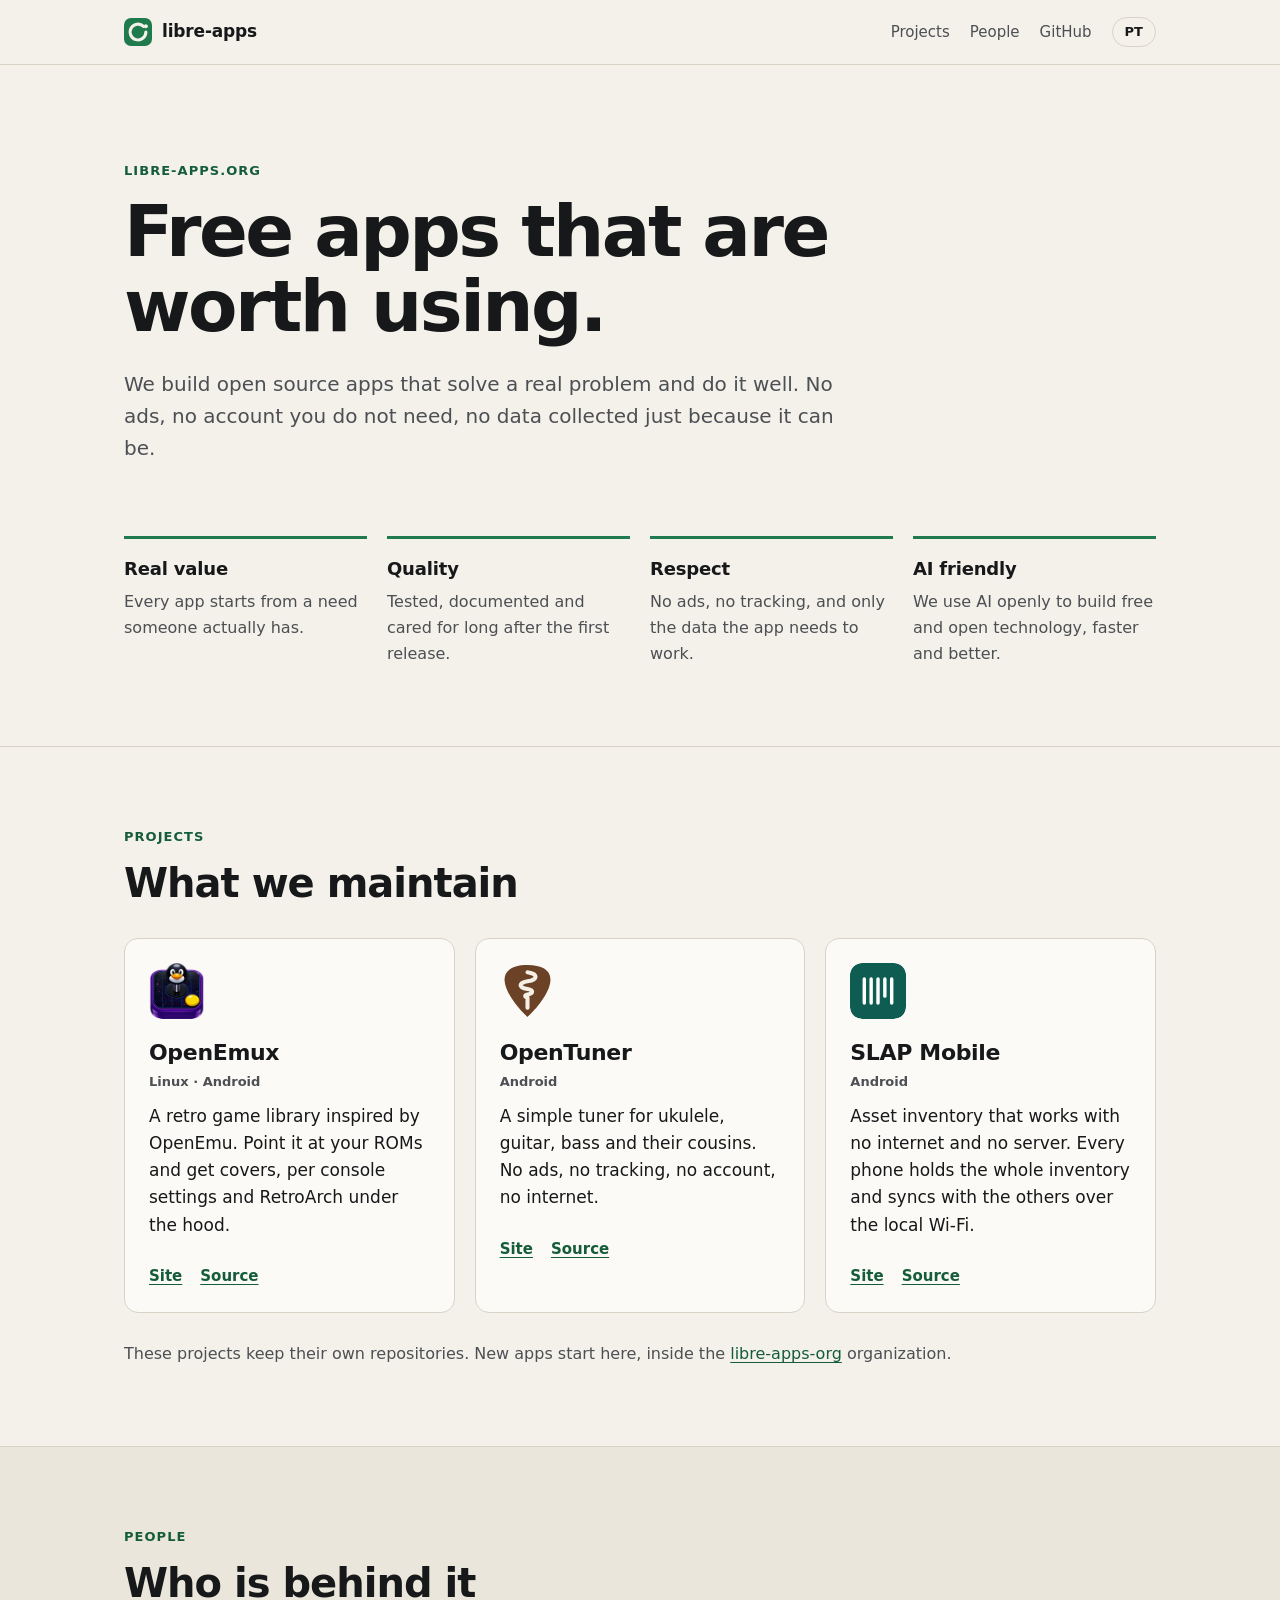
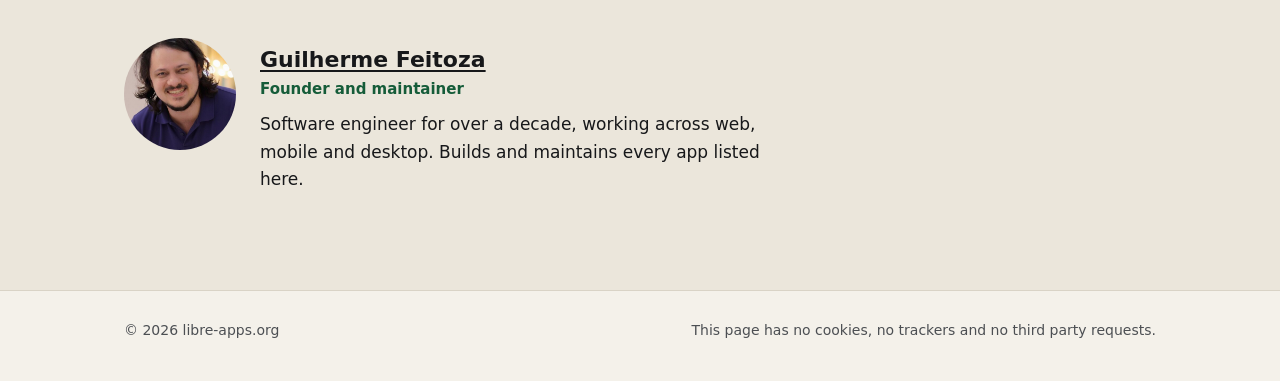
==== index.html @ c97937f5 "Site of libre-apps.org Co-Authored-By: Claude Opus 5.5 <noreply@anthropic.com>" ====
<!doctype html>
<html lang="en" data-lang="en">
<head>
<meta charset="utf-8">
<meta name="viewport" content="width=device-width, initial-scale=1">
<title>libre-apps</title>
<meta name="description" content="Free and open source apps that deliver real value, built with care, with no ads and no unnecessary data collection.">
<meta name="theme-color" content="#f4f1ea" media="(prefers-color-scheme: light)">
<meta name="theme-color" content="#121412" media="(prefers-color-scheme: dark)">
<meta property="og:title" content="libre-apps">
<meta property="og:description" content="Free and open source apps that deliver real value, built with care, with no ads and no unnecessary data collection.">
<meta property="og:url" content="https://libre-apps.org/">
<meta property="og:type" content="website">
<link rel="canonical" href="https://libre-apps.org/">
<link rel="icon" href="assets/img/mark.svg" type="image/svg+xml">
<link rel="stylesheet" href="assets/css/site.css?v=1">
<script>
  // Pick the language before the first paint: saved choice, then ?lang=, then the browser.
  (function () {
    var lang = null;
    try { lang = new URLSearchParams(location.search).get("lang"); } catch (e) {}
    if (!lang) { try { lang = localStorage.getItem("lang"); } catch (e) {} }
    if (!lang) { lang = (navigator.language || "en").toLowerCase().indexOf("pt") === 0 ? "pt" : "en"; }
    if (lang !== "pt") { lang = "en"; }
    document.documentElement.setAttribute("data-lang", lang);
    document.documentElement.setAttribute("lang", lang === "pt" ? "pt-BR" : "en");
  })();
</script>
</head>
<body>

<header class="top">
  <div class="wrap top__inner">
    <a class="brand" href="#" aria-label="libre-apps">
      <img src="assets/img/mark.svg" alt="" width="28" height="28">
      <span>libre-apps</span>
    </a>
    <nav class="top__nav">
      <a href="#projects"><span lang="en">Projects</span><span lang="pt">Projetos</span></a>
      <a href="#people"><span lang="en">People</span><span lang="pt">Pessoas</span></a>
      <a href="https://github.com/libre-apps-org" target="_blank" rel="noopener">GitHub</a>
      <button class="lang" type="button" id="lang-toggle" aria-label="Switch language">
        <span lang="en">PT</span><span lang="pt">EN</span>
      </button>
    </nav>
  </div>
</header>

<main>

<section class="hero">
  <div class="wrap">
    <p class="eyebrow">libre-apps.org</p>
    <h1>
      <span lang="en">Free apps that are worth using.</span>
      <span lang="pt">Apps livres que valem a pena usar.</span>
    </h1>
    <p class="lead" lang="en">We build open source apps that solve a real problem and do it well. No ads, no account you do not need, no data collected just because it can be.</p>
    <p class="lead" lang="pt">Fazemos apps de código aberto que resolvem um problema de verdade, e resolvem bem. Sem publicidade, sem conta que você não precisa e sem coletar dado só porque dá.</p>
  </div>
</section>

<section class="principles" aria-label="Principles">
  <div class="wrap">
    <ul class="grid grid--4">
      <li class="principle">
        <h2><span lang="en">Real value</span><span lang="pt">Valor de verdade</span></h2>
        <p lang="en">Every app starts from a need someone actually has.</p>
        <p lang="pt">Todo app nasce de uma necessidade que alguém tem de fato.</p>
      </li>
      <li class="principle">
        <h2><span lang="en">Quality</span><span lang="pt">Qualidade</span></h2>
        <p lang="en">Tested, documented and cared for long after the first release.</p>
        <p lang="pt">Testado, documentado e cuidado muito depois da primeira versão.</p>
      </li>
      <li class="principle">
        <h2><span lang="en">Respect</span><span lang="pt">Respeito</span></h2>
        <p lang="en">No ads, no tracking, and only the data the app needs to work.</p>
        <p lang="pt">Sem anúncio, sem rastreamento e só o dado que o app precisa para funcionar.</p>
      </li>
      <li class="principle">
        <h2><span lang="en">AI friendly</span><span lang="pt">Amigos da IA</span></h2>
        <p lang="en">We use AI openly to build free and open technology, faster and better.</p>
        <p lang="pt">Usamos IA abertamente para construir tecnologia livre e gratuita, mais rápido e melhor.</p>
      </li>
    </ul>
  </div>
</section>

<section id="projects" class="section">
  <div class="wrap">
    <p class="eyebrow"><span lang="en">Projects</span><span lang="pt">Projetos</span></p>
    <h2 class="section__title">
      <span lang="en">What we maintain</span>
      <span lang="pt">O que mantemos</span>
    </h2>

    <ul class="grid grid--3 projects">
      <li class="project">
        <img class="project__icon" src="assets/img/openemux.png" alt="" width="56" height="56">
        <h3>OpenEmux</h3>
        <p class="project__tags">Linux · Android</p>
        <p lang="en">A retro game library inspired by OpenEmu. Point it at your ROMs and get covers, per console settings and RetroArch under the hood.</p>
        <p lang="pt">Uma biblioteca de jogos retrô inspirada no OpenEmu. Aponte para as suas ROMs e ganhe capas, ajustes por console e o RetroArch por baixo.</p>
        <p class="project__links">
          <a href="https://guilhermefeitosa66.github.io/OpenEmux/" target="_blank" rel="noopener">Site</a>
          <a href="https://github.com/guilhermefeitosa66/OpenEmux" target="_blank" rel="noopener"><span lang="en">Source</span><span lang="pt">Código</span></a>
        </p>
      </li>
      <li class="project">
        <img class="project__icon" src="assets/img/open-tuner.svg" alt="" width="56" height="56">
        <h3>OpenTuner</h3>
        <p class="project__tags">Android</p>
        <p lang="en">A simple tuner for ukulele, guitar, bass and their cousins. No ads, no tracking, no account, no internet.</p>
        <p lang="pt">Um afinador simples para ukulele, violão, baixo e parentes. Sem anúncio, sem rastreamento, sem conta e sem internet.</p>
        <p class="project__links">
          <a href="https://guilhermefeitosa66.github.io/open-tuner/" target="_blank" rel="noopener">Site</a>
          <a href="https://github.com/guilhermefeitosa66/open-tuner" target="_blank" rel="noopener"><span lang="en">Source</span><span lang="pt">Código</span></a>
        </p>
      </li>
      <li class="project">
        <img class="project__icon" src="assets/img/slap-mobile.svg" alt="" width="56" height="56">
        <h3>SLAP Mobile</h3>
        <p class="project__tags">Android</p>
        <p lang="en">Asset inventory that works with no internet and no server. Every phone holds the whole inventory and syncs with the others over the local Wi-Fi.</p>
        <p lang="pt">Inventário patrimonial que funciona sem internet e sem servidor. Cada celular carrega o inventário inteiro e sincroniza com os outros pelo Wi-Fi local.</p>
        <p class="project__links">
          <a href="https://guilhermefeitosa66.github.io/slap-mobile/" target="_blank" rel="noopener">Site</a>
          <a href="https://github.com/guilhermefeitosa66/slap-mobile" target="_blank" rel="noopener"><span lang="en">Source</span><span lang="pt">Código</span></a>
        </p>
      </li>
    </ul>

    <p class="note" lang="en">These projects keep their own repositories. New apps start here, inside the <a href="https://github.com/libre-apps-org" target="_blank" rel="noopener">libre-apps-org</a> organization.</p>
    <p class="note" lang="pt">Esses projetos seguem nos repositórios deles. Os próximos apps já nascem aqui, dentro da organização <a href="https://github.com/libre-apps-org" target="_blank" rel="noopener">libre-apps-org</a>.</p>
  </div>
</section>

<section id="people" class="section section--alt">
  <div class="wrap">
    <p class="eyebrow"><span lang="en">People</span><span lang="pt">Pessoas</span></p>
    <h2 class="section__title">
      <span lang="en">Who is behind it</span>
      <span lang="pt">Quem está por trás</span>
    </h2>
    <div class="person">
      <img class="person__photo" src="assets/img/guilherme.jpg" alt="Guilherme Feitoza" width="112" height="112" loading="lazy">
      <div>
        <h3 class="person__name">
          <a href="https://guilhermefeitosa66.github.io/profile/" target="_blank" rel="noopener">Guilherme Feitoza</a>
        </h3>
        <p class="person__role"><span lang="en">Founder and maintainer</span><span lang="pt">Fundador e mantenedor</span></p>
        <p lang="en">Software engineer for over a decade, working across web, mobile and desktop. Builds and maintains every app listed here.</p>
        <p lang="pt">Engenheiro de software há mais de uma década, entre web, mobile e desktop. Cria e mantém todos os apps desta página.</p>
      </div>
    </div>
  </div>
</section>

</main>

<footer class="foot">
  <div class="wrap foot__inner">
    <p>© <span id="year">2026</span> libre-apps.org</p>
    <p lang="en">This page has no cookies, no trackers and no third party requests.</p>
    <p lang="pt">Esta página não tem cookies, rastreadores nem requisições a terceiros.</p>
  </div>
</footer>

<script>
  document.getElementById("year").textContent = new Date().getFullYear();
  document.getElementById("lang-toggle").addEventListener("click", function () {
    var root = document.documentElement;
    var next = root.getAttribute("data-lang") === "pt" ? "en" : "pt";
    root.setAttribute("data-lang", next);
    root.setAttribute("lang", next === "pt" ? "pt-BR" : "en");
    try { localStorage.setItem("lang", next); } catch (e) {}
  });
</script>
</body>
</html>
---- assets/css/site.css ----
/* libre-apps.org: one static page, no build, no third party requests. */

:root {
  --paper: #f4f1ea;
  --paper-2: #ebe6db;
  --card: #fbfaf6;
  --ink: #17181a;
  --ink-2: #4c4f53;
  --line: #d9d3c6;
  --accent: #1f7a4d;
  --accent-ink: #155c39;
  --radius: 14px;
  color-scheme: light;
}

@media (prefers-color-scheme: dark) {
  :root {
    --paper: #121412;
    --paper-2: #181b18;
    --card: #1c201c;
    --ink: #ecebe6;
    --ink-2: #a9aca6;
    --line: #2d322d;
    --accent: #5cc48d;
    --accent-ink: #7fd6a6;
    color-scheme: dark;
  }
}

/* Only the chosen language shows. The html element carries its own lang, so scope to body. */
html[data-lang="en"] body [lang="pt"],
html[data-lang="pt"] body [lang="en"] { display: none !important; }

* { box-sizing: border-box; }

html { scroll-behavior: smooth; }

body {
  margin: 0;
  background: var(--paper);
  color: var(--ink);
  font: 17px/1.6 system-ui, -apple-system, "Segoe UI", Roboto, Ubuntu, Cantarell, "Noto Sans", sans-serif;
  -webkit-font-smoothing: antialiased;
}

a { color: var(--accent-ink); text-underline-offset: 3px; }
a:hover { color: var(--accent); }

.wrap { max-width: 1080px; margin: 0 auto; padding: 0 24px; }

/* Top bar */
.top {
  position: sticky; top: 0; z-index: 10;
  background: var(--paper);
  border-bottom: 1px solid var(--line);
}
.top__inner { display: flex; align-items: center; justify-content: space-between; height: 64px; gap: 16px; }
.brand { display: flex; align-items: center; gap: 10px; color: var(--ink); text-decoration: none; font-weight: 700; letter-spacing: -0.01em; }
.top__nav { display: flex; align-items: center; gap: 20px; font-size: 15px; }
.top__nav a { color: var(--ink-2); text-decoration: none; }
.top__nav a:hover { color: var(--ink); }
.lang {
  font: inherit; font-size: 13px; font-weight: 600;
  color: var(--ink); background: transparent;
  border: 1px solid var(--line); border-radius: 999px;
  padding: 4px 12px; cursor: pointer;
}
.lang:hover { border-color: var(--ink-2); }

/* Hero */
.hero { padding: 96px 0 72px; }
.eyebrow {
  margin: 0 0 12px;
  font-size: 13px; font-weight: 600; letter-spacing: 0.08em; text-transform: uppercase;
  color: var(--accent-ink);
}
.hero h1 {
  margin: 0; max-width: 16ch;
  font-size: clamp(40px, 7vw, 72px); line-height: 1.04; letter-spacing: -0.035em; font-weight: 800;
}
.lead { max-width: 58ch; margin: 24px 0 0; font-size: 20px; color: var(--ink-2); }

/* Grids */
.grid { list-style: none; margin: 0; padding: 0; display: grid; gap: 20px; }
.grid--4 { grid-template-columns: repeat(4, 1fr); }
.grid--3 { grid-template-columns: repeat(3, 1fr); }

/* Principles */
.principles { padding-bottom: 80px; }
.principle { border-top: 3px solid var(--accent); padding-top: 16px; }
.principle h2 { margin: 0 0 6px; font-size: 18px; letter-spacing: -0.01em; }
.principle p { margin: 0; color: var(--ink-2); font-size: 16px; }

/* Sections */
.section { padding: 80px 0; border-top: 1px solid var(--line); }
.section--alt { background: var(--paper-2); }
.section__title { margin: 0 0 32px; font-size: clamp(28px, 4vw, 40px); letter-spacing: -0.025em; line-height: 1.15; }

/* Projects */
.project {
  display: flex; flex-direction: column;
  background: var(--card); border: 1px solid var(--line); border-radius: var(--radius);
  padding: 24px;
}
.project__icon { width: 56px; height: 56px; border-radius: 12px; object-fit: contain; }
.project h3 { margin: 16px 0 2px; font-size: 22px; letter-spacing: -0.015em; }
.project__tags { margin: 0 0 10px; font-size: 13px; color: var(--ink-2); font-weight: 600; }
.project p { margin-top: 0; }
.project__links { margin: auto 0 0; padding-top: 8px; display: flex; gap: 18px; font-weight: 600; font-size: 15px; }
.note { margin: 28px 0 0; color: var(--ink-2); font-size: 16px; }

/* People */
.person { display: flex; gap: 24px; align-items: flex-start; max-width: 680px; }
.person__photo { width: 112px; height: 112px; border-radius: 50%; object-fit: cover; flex: none; }
.person__name { margin: 4px 0 0; font-size: 22px; }
.person__name a { color: var(--ink); }
.person__role { margin: 0 0 10px; color: var(--accent-ink); font-weight: 600; font-size: 15px; }
.person p { margin-top: 0; }

/* Footer */
.foot { border-top: 1px solid var(--line); padding: 28px 0 40px; font-size: 14px; color: var(--ink-2); }
.foot__inner { display: flex; justify-content: space-between; gap: 16px; flex-wrap: wrap; }
.foot p { margin: 0; }

@media (max-width: 900px) {
  .grid--4 { grid-template-columns: repeat(2, 1fr); }
  .grid--3 { grid-template-columns: 1fr; }
}

@media (max-width: 560px) {
  .wrap { padding: 0 16px; }
  .top__nav { gap: 14px; }
  .top__nav a[href^="https"] { display: none; }
  .hero { padding: 64px 0 48px; }
  .lead { font-size: 18px; }
  .grid--4 { grid-template-columns: 1fr; }
  .section { padding: 56px 0; }
  .person { flex-direction: column; }
}
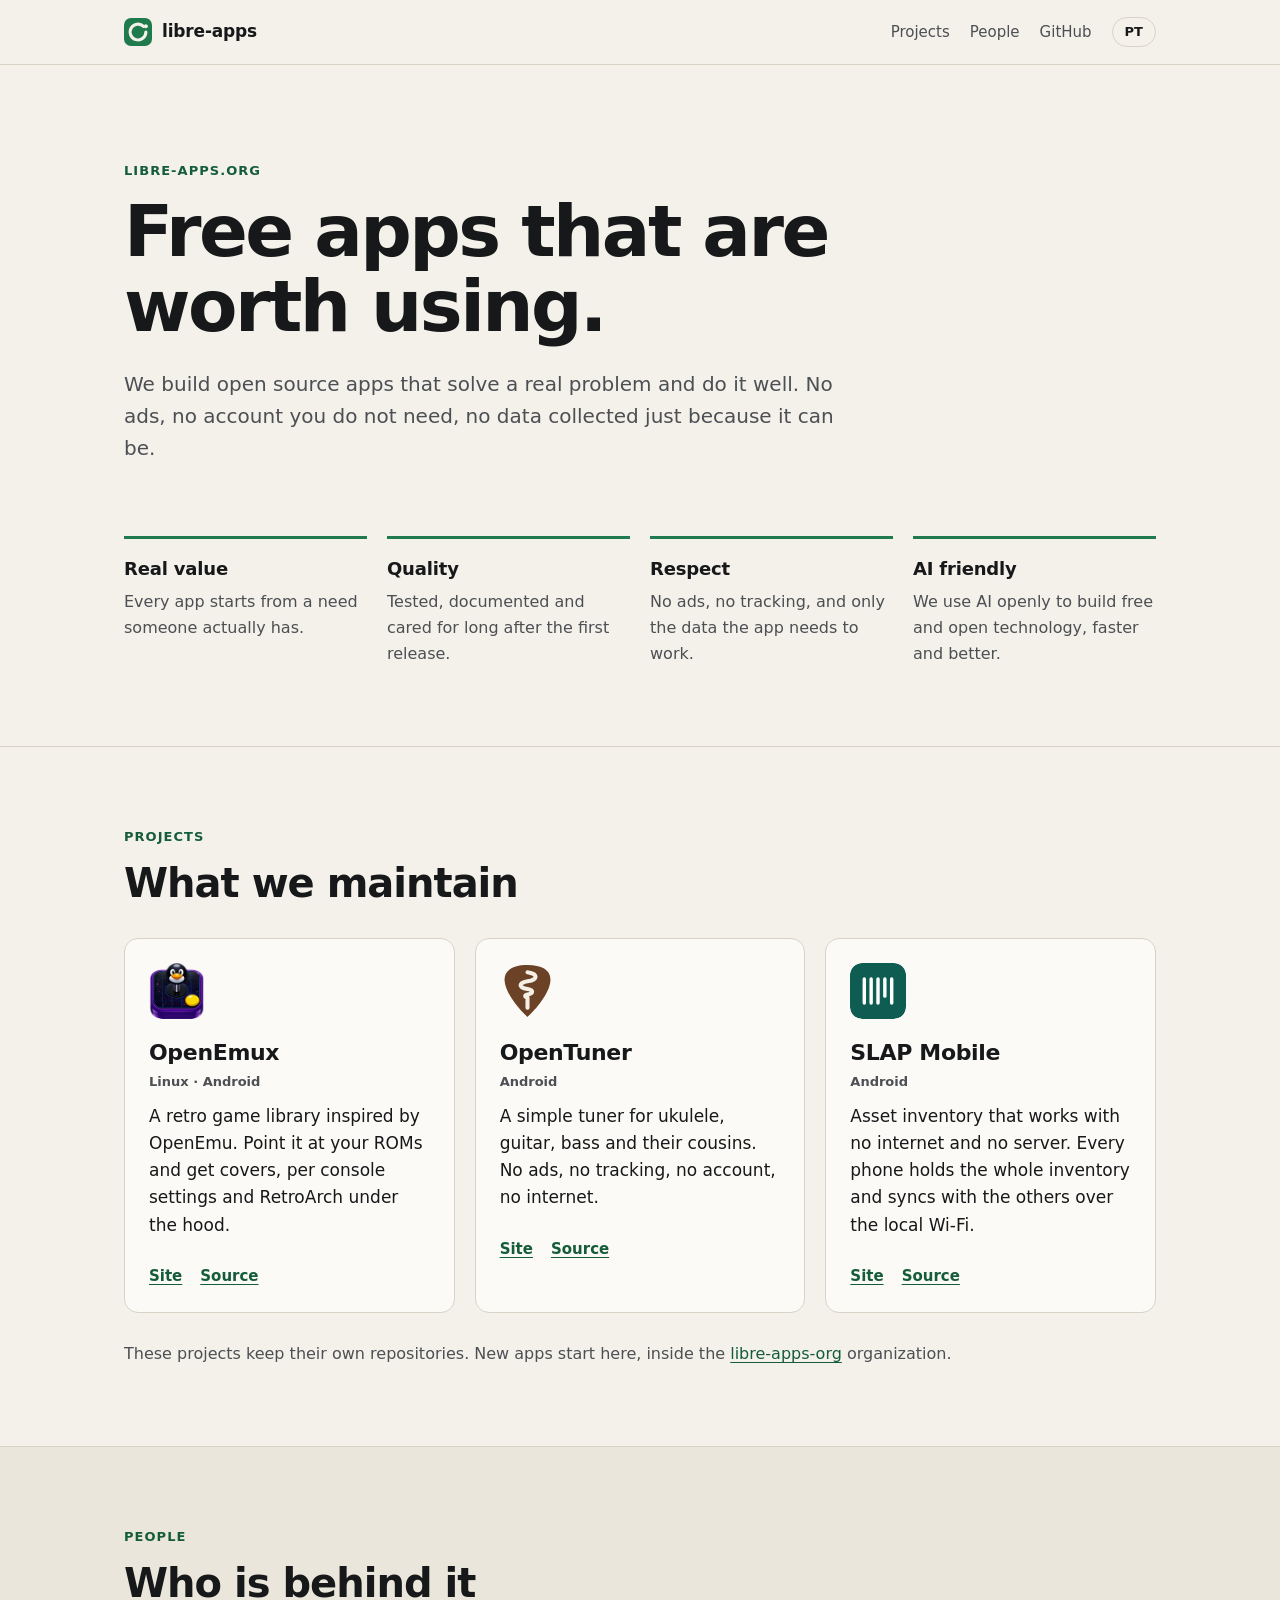
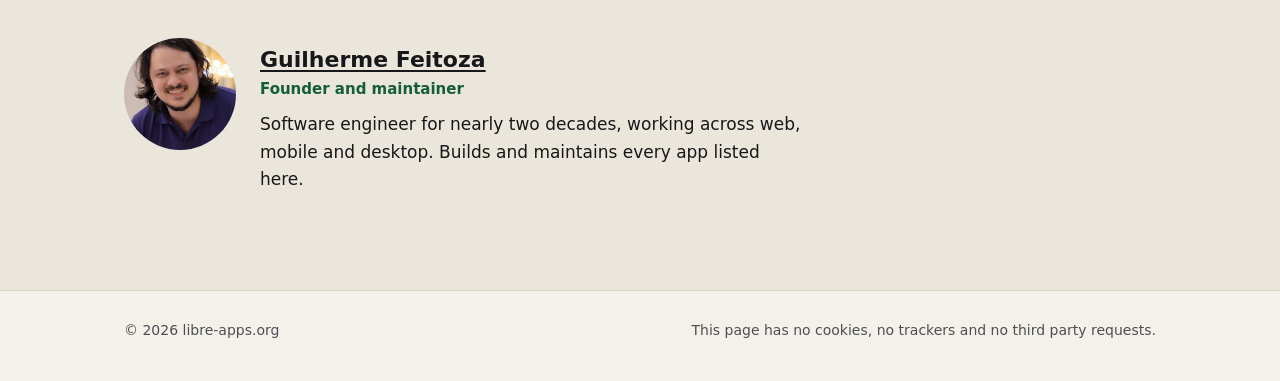
==== commit f7aec888: "Say nearly two decades in the maintainer bio Co-Authored-By: Claude Opus 5.5 <noreply@anthropic.com>" ====
--- a/index.html
+++ b/index.html
@@ -150,8 +150,8 @@
           <a href="https://guilhermefeitosa66.github.io/profile/" target="_blank" rel="noopener">Guilherme Feitoza</a>
         </h3>
         <p class="person__role"><span lang="en">Founder and maintainer</span><span lang="pt">Fundador e mantenedor</span></p>
-        <p lang="en">Software engineer for over a decade, working across web, mobile and desktop. Builds and maintains every app listed here.</p>
-        <p lang="pt">Engenheiro de software há mais de uma década, entre web, mobile e desktop. Cria e mantém todos os apps desta página.</p>
+        <p lang="en">Software engineer for nearly two decades, working across web, mobile and desktop. Builds and maintains every app listed here.</p>
+        <p lang="pt">Engenheiro de software há quase duas décadas, entre web, mobile e desktop. Cria e mantém todos os apps desta página.</p>
       </div>
     </div>
   </div>
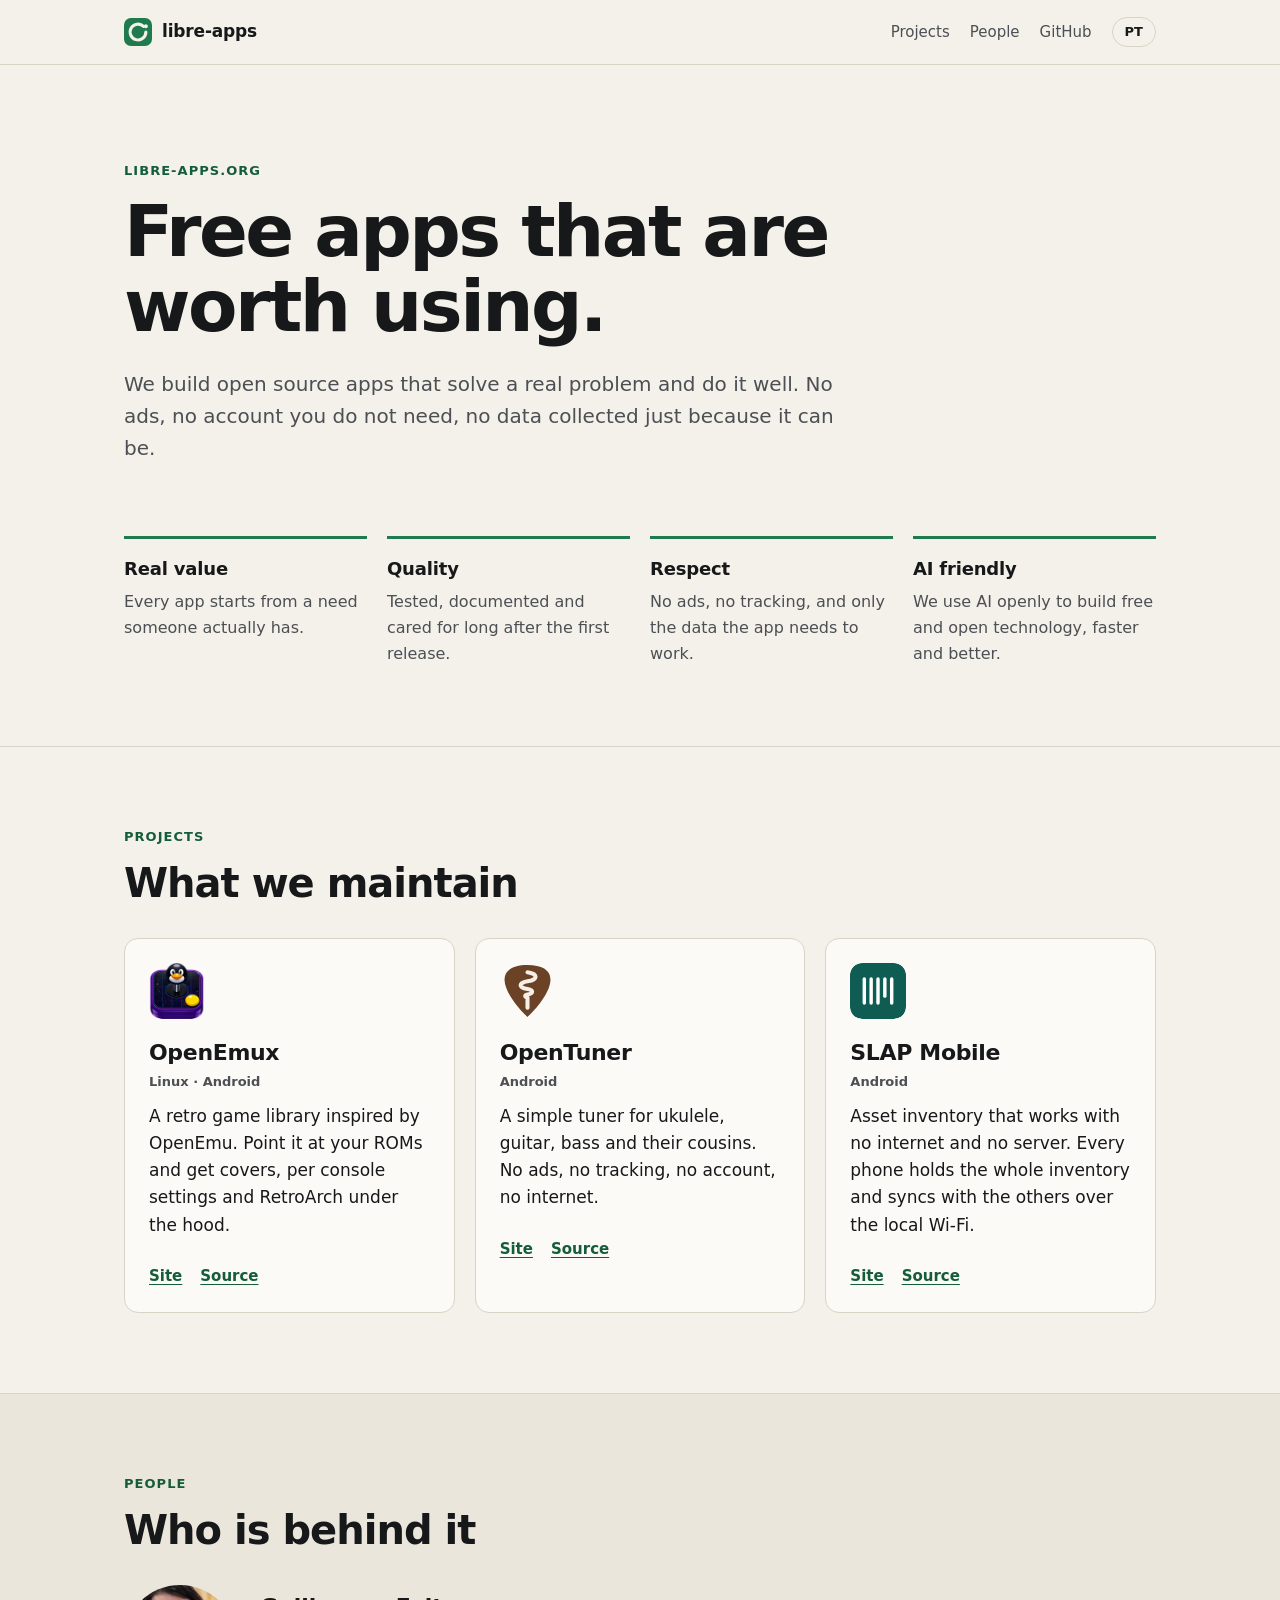
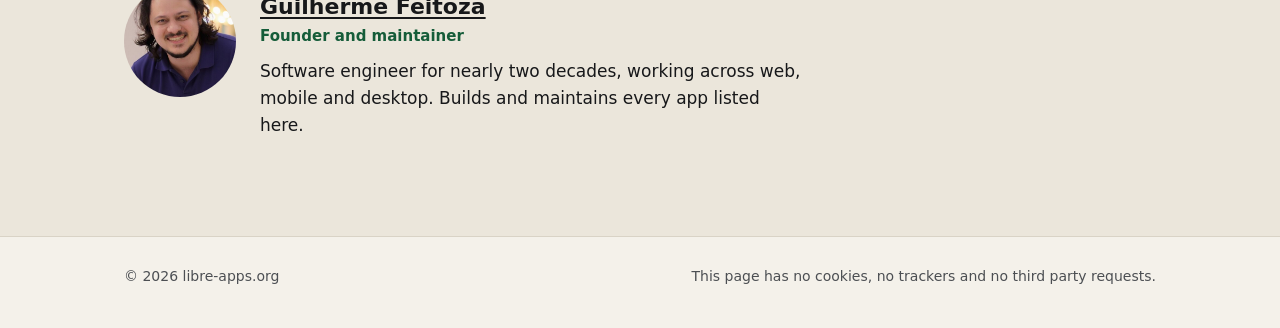
==== commit d1577cc9: "Drop the note about where the projects live Co-Authored-By: Claude Opus 5.5 <noreply@anthropic.com>" ====
--- a/index.html
+++ b/index.html
@@ -130,9 +130,6 @@
         </p>
       </li>
     </ul>
-
-    <p class="note" lang="en">These projects keep their own repositories. New apps start here, inside the <a href="https://github.com/libre-apps-org" target="_blank" rel="noopener">libre-apps-org</a> organization.</p>
-    <p class="note" lang="pt">Esses projetos seguem nos repositórios deles. Os próximos apps já nascem aqui, dentro da organização <a href="https://github.com/libre-apps-org" target="_blank" rel="noopener">libre-apps-org</a>.</p>
   </div>
 </section>
 
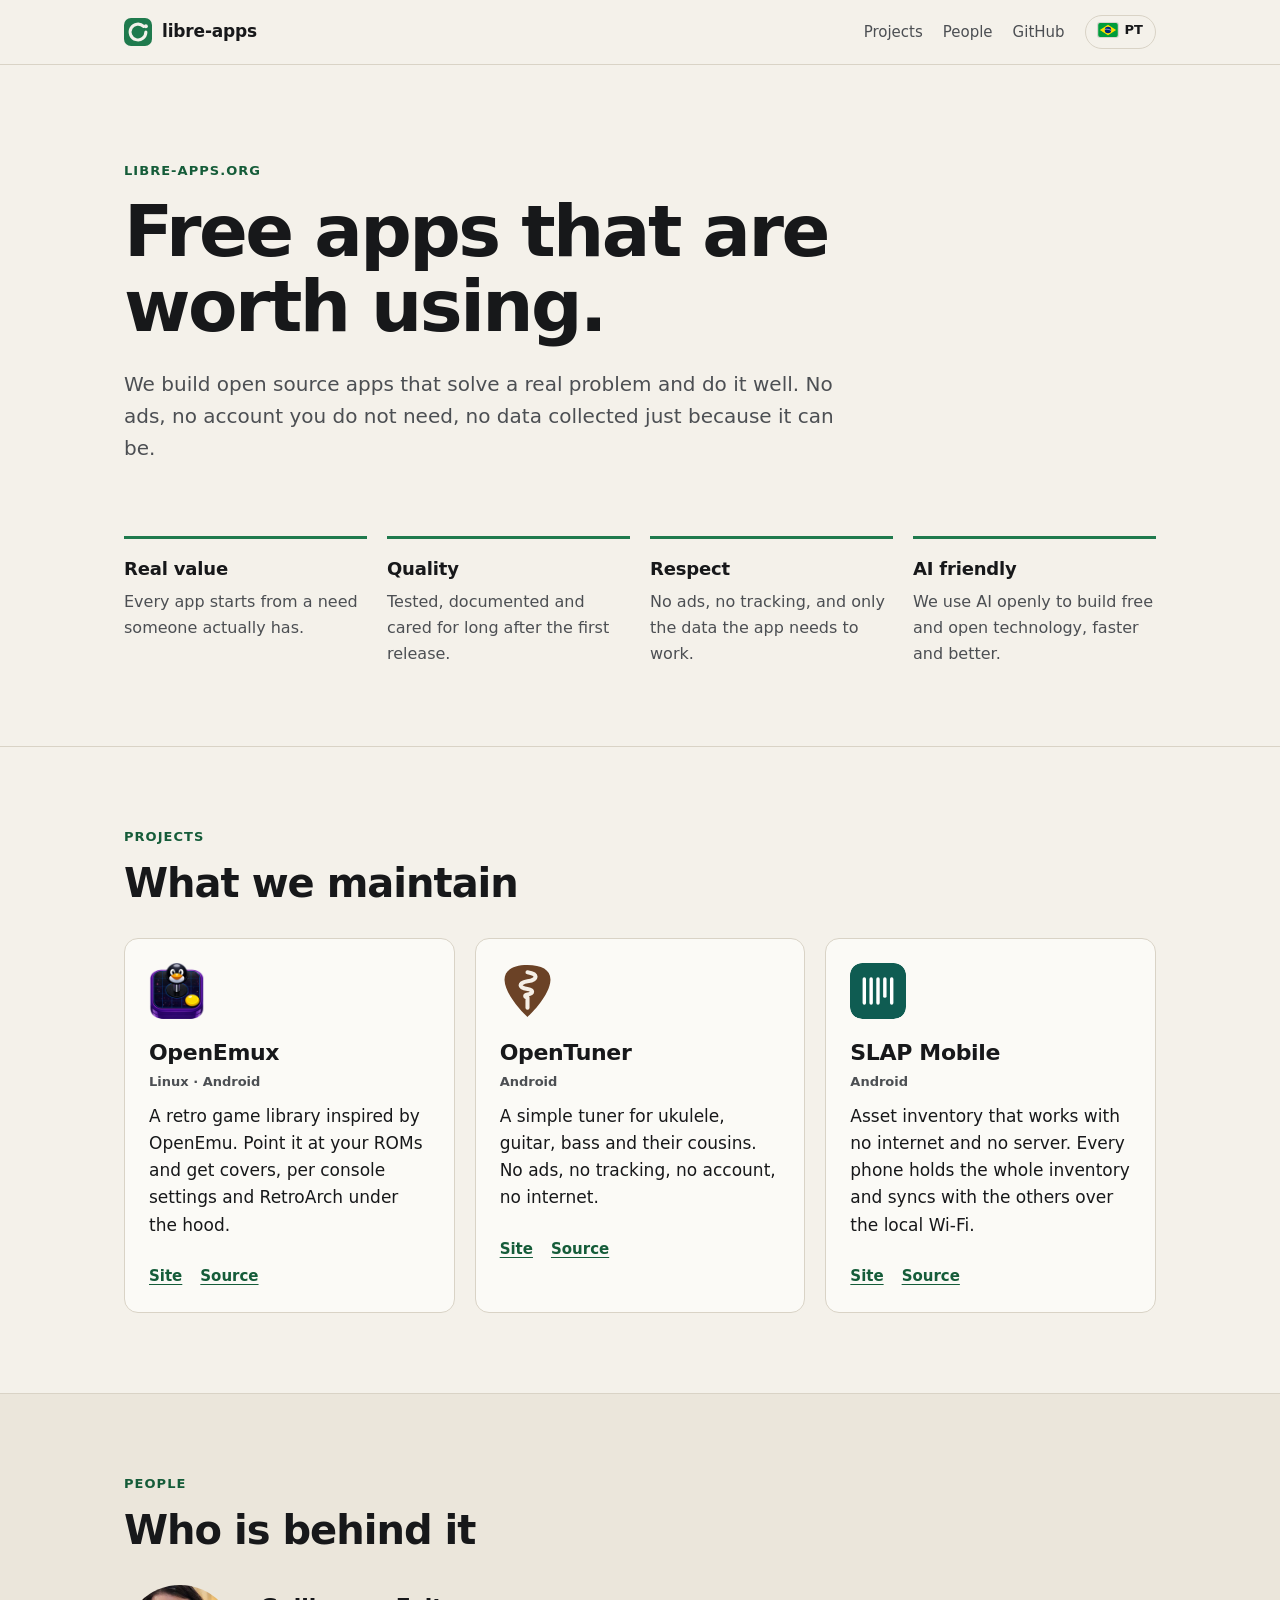
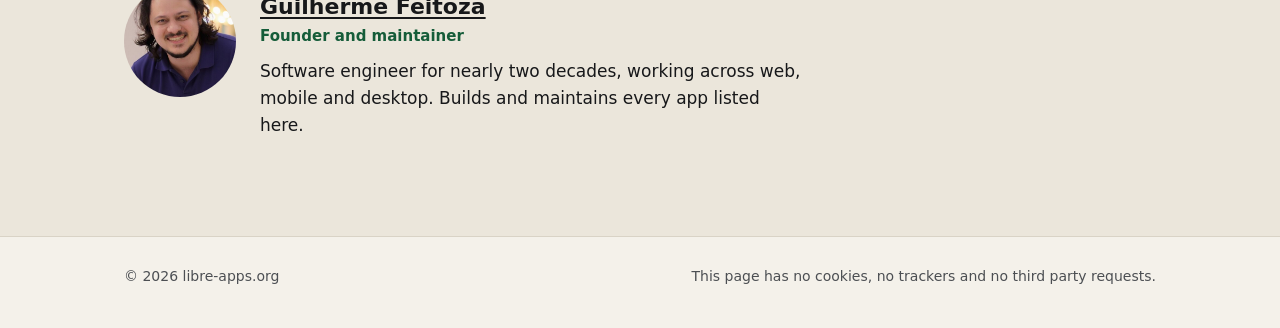
==== commit cd5968da: "Show a flag on the language button Co-Authored-By: Claude Opus 5.5 <noreply@anthropic.com>" ====
--- a/index.html
+++ b/index.html
@@ -13,7 +13,7 @@
 <meta property="og:type" content="website">
 <link rel="canonical" href="https://libre-apps.org/">
 <link rel="icon" href="assets/img/mark.svg" type="image/svg+xml">
-<link rel="stylesheet" href="assets/css/site.css?v=1">
+<link rel="stylesheet" href="assets/css/site.css?v=2">
 <script>
   // Pick the language before the first paint: saved choice, then ?lang=, then the browser.
   (function () {
@@ -40,7 +40,12 @@
       <a href="#people"><span lang="en">People</span><span lang="pt">Pessoas</span></a>
       <a href="https://github.com/libre-apps-org" target="_blank" rel="noopener">GitHub</a>
       <button class="lang" type="button" id="lang-toggle" aria-label="Switch language">
-        <span lang="en">PT</span><span lang="pt">EN</span>
+        <span lang="en" title="Ver em português">
+          <svg class="flag" viewBox="0 0 28 20" aria-hidden="true"><rect width="28" height="20" fill="#009c3b"/><path d="M14 2.4 25.6 10 14 17.6 2.4 10z" fill="#ffdf00"/><circle cx="14" cy="10" r="4.6" fill="#002776"/><path d="M9.6 9.1c3-.6 6.3-.1 8.8 1.5" stroke="#fff" stroke-width=".8" fill="none"/></svg>PT
+        </span>
+        <span lang="pt" title="View in English">
+          <svg class="flag" viewBox="0 0 28 20" aria-hidden="true"><rect width="28" height="20" fill="#fff"/><path d="M0 0h28v1.54H0zm0 3.08h28v1.54H0zm0 3.08h28v1.54H0zm0 3.08h28v1.54H0zm0 3.08h28v1.54H0zm0 3.08h28v1.54H0zm0 3.08h28v1.54H0z" fill="#b22234"/><rect width="12" height="10.77" fill="#3c3b6e"/><g fill="#fff"><circle cx="2" cy="2" r=".6"/><circle cx="6" cy="2" r=".6"/><circle cx="10" cy="2" r=".6"/><circle cx="4" cy="4.4" r=".6"/><circle cx="8" cy="4.4" r=".6"/><circle cx="2" cy="6.8" r=".6"/><circle cx="6" cy="6.8" r=".6"/><circle cx="10" cy="6.8" r=".6"/><circle cx="4" cy="9.2" r=".6"/><circle cx="8" cy="9.2" r=".6"/></g></svg>EN
+        </span>
       </button>
     </nav>
   </div>
--- a/assets/css/site.css
+++ b/assets/css/site.css
@@ -66,6 +66,8 @@
   padding: 4px 12px; cursor: pointer;
 }
 .lang:hover { border-color: var(--ink-2); }
+.lang > span { display: inline-flex; align-items: center; gap: 7px; }
+.flag { width: 20px; height: 14px; border-radius: 2px; box-shadow: 0 0 0 1px rgba(0,0,0,.12); }
 
 /* Hero */
 .hero { padding: 96px 0 72px; }
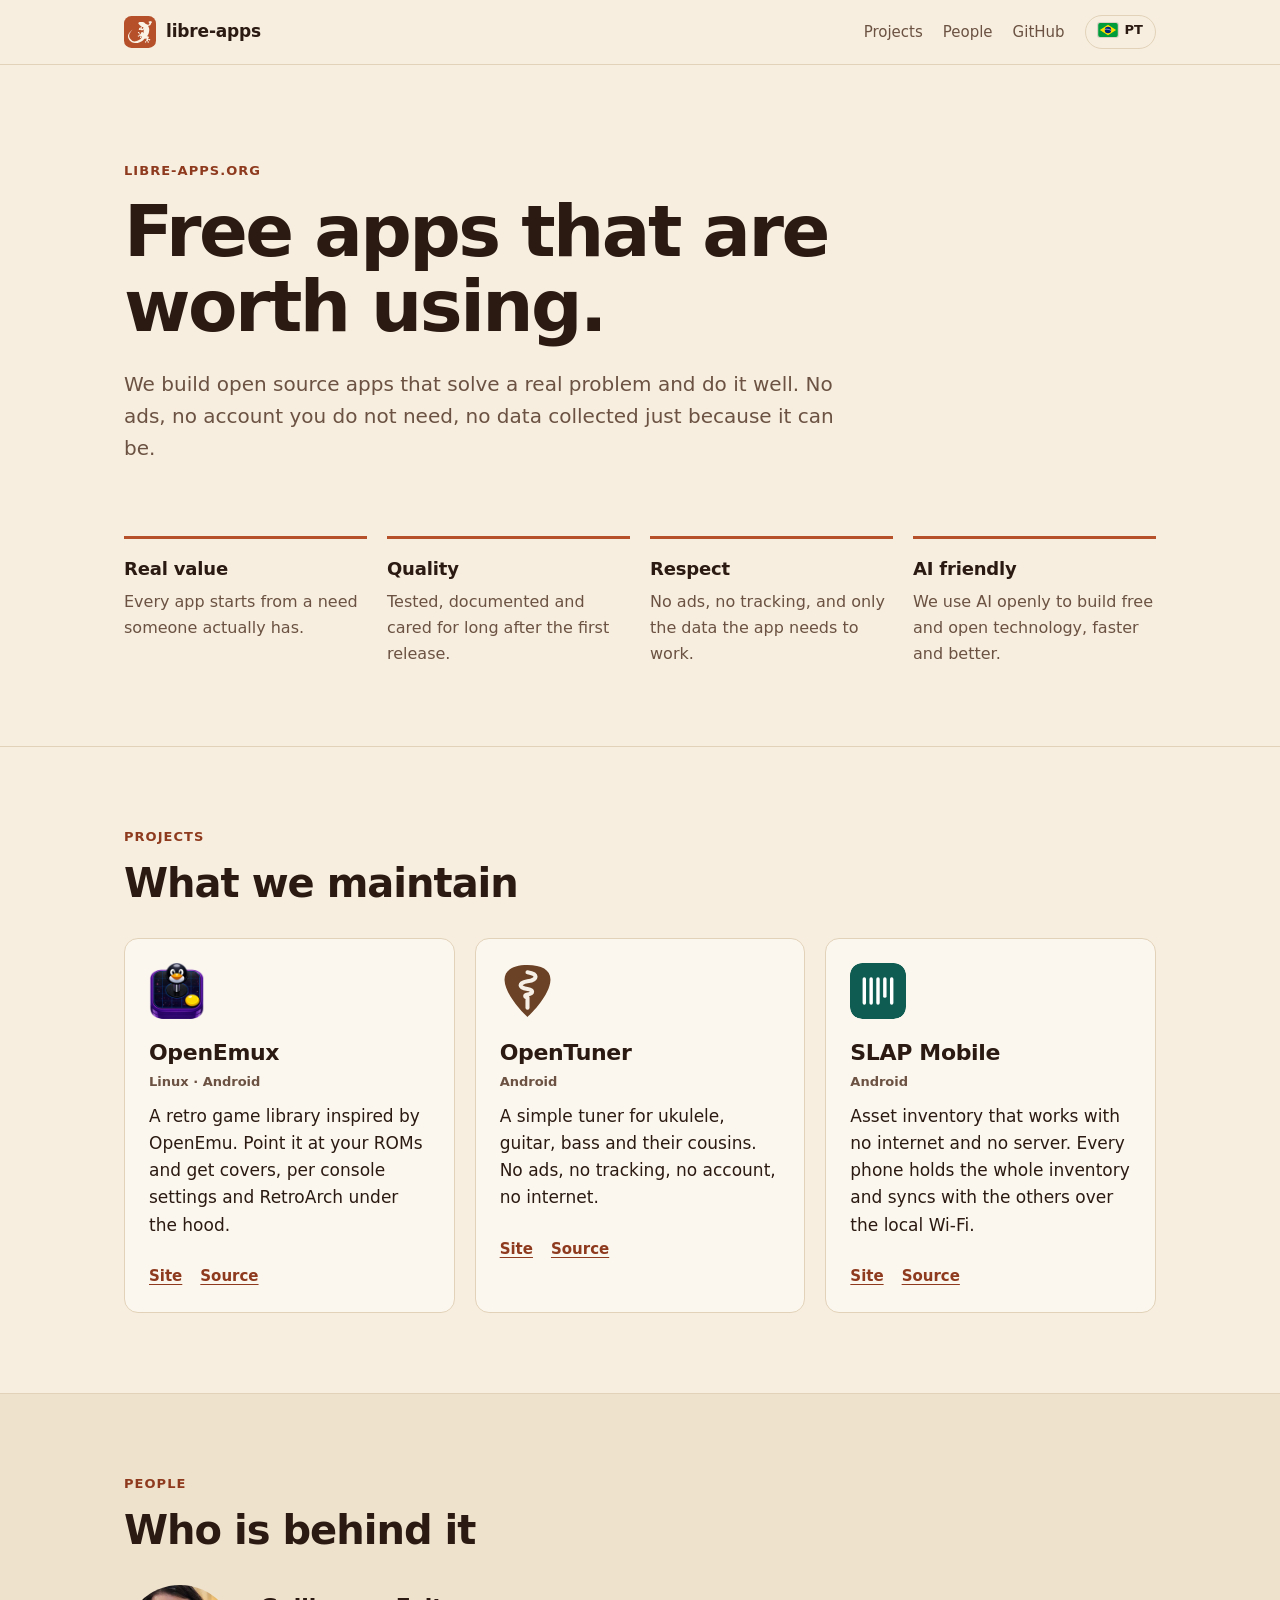
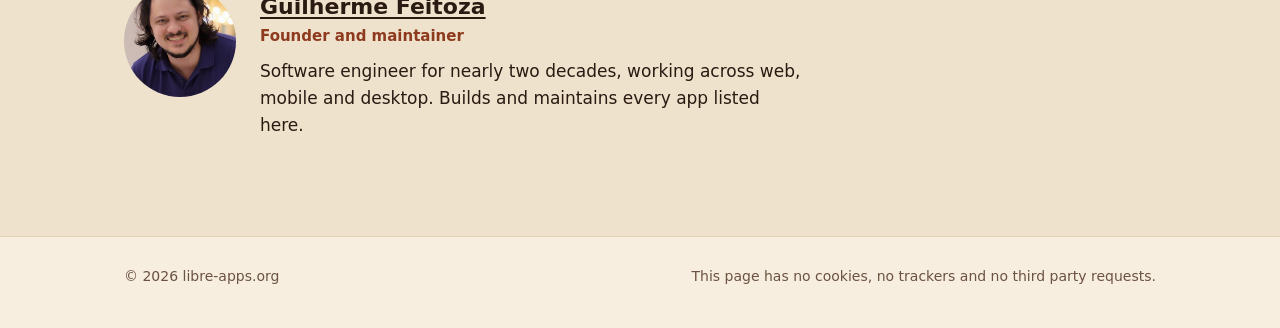
==== commit 89776f85: "Use the calango logo and a desert palette The mark is the gecko silhouette on a terracotta rounded s" ====
--- a/index.html
+++ b/index.html
@@ -5,15 +5,17 @@
 <meta name="viewport" content="width=device-width, initial-scale=1">
 <title>libre-apps</title>
 <meta name="description" content="Free and open source apps that deliver real value, built with care, with no ads and no unnecessary data collection.">
-<meta name="theme-color" content="#f4f1ea" media="(prefers-color-scheme: light)">
-<meta name="theme-color" content="#121412" media="(prefers-color-scheme: dark)">
+<meta name="theme-color" content="#f7eedf" media="(prefers-color-scheme: light)">
+<meta name="theme-color" content="#1e1612" media="(prefers-color-scheme: dark)">
 <meta property="og:title" content="libre-apps">
 <meta property="og:description" content="Free and open source apps that deliver real value, built with care, with no ads and no unnecessary data collection.">
 <meta property="og:url" content="https://libre-apps.org/">
 <meta property="og:type" content="website">
 <link rel="canonical" href="https://libre-apps.org/">
 <link rel="icon" href="assets/img/mark.svg" type="image/svg+xml">
-<link rel="stylesheet" href="assets/css/site.css?v=2">
+<link rel="icon" href="assets/img/icon-32.png" sizes="32x32" type="image/png">
+<link rel="apple-touch-icon" href="assets/img/apple-touch-icon.png">
+<link rel="stylesheet" href="assets/css/site.css?v=3">
 <script>
   // Pick the language before the first paint: saved choice, then ?lang=, then the browser.
   (function () {
@@ -32,7 +34,7 @@
 <header class="top">
   <div class="wrap top__inner">
     <a class="brand" href="#" aria-label="libre-apps">
-      <img src="assets/img/mark.svg" alt="" width="28" height="28">
+      <img src="assets/img/mark.svg" alt="" width="32" height="32">
       <span>libre-apps</span>
     </a>
     <nav class="top__nav">
--- a/assets/css/site.css
+++ b/assets/css/site.css
@@ -1,28 +1,28 @@
 /* libre-apps.org: one static page, no build, no third party requests. */
 
 :root {
-  --paper: #f4f1ea;
-  --paper-2: #ebe6db;
-  --card: #fbfaf6;
-  --ink: #17181a;
-  --ink-2: #4c4f53;
-  --line: #d9d3c6;
-  --accent: #1f7a4d;
-  --accent-ink: #155c39;
+  --paper: #f7eedf;
+  --paper-2: #efe2cc;
+  --card: #fcf7ee;
+  --ink: #2a1a12;
+  --ink-2: #6b5242;
+  --line: #e2d2b9;
+  --accent: #b5502b;
+  --accent-ink: #8e3a1e;
   --radius: 14px;
   color-scheme: light;
 }
 
 @media (prefers-color-scheme: dark) {
   :root {
-    --paper: #121412;
-    --paper-2: #181b18;
-    --card: #1c201c;
-    --ink: #ecebe6;
-    --ink-2: #a9aca6;
-    --line: #2d322d;
-    --accent: #5cc48d;
-    --accent-ink: #7fd6a6;
+    --paper: #1e1612;
+    --paper-2: #251b16;
+    --card: #2a1f19;
+    --ink: #f3e7d8;
+    --ink-2: #bba58f;
+    --line: #3e2e24;
+    --accent: #d9973a;
+    --accent-ink: #e8b062;
     color-scheme: dark;
   }
 }
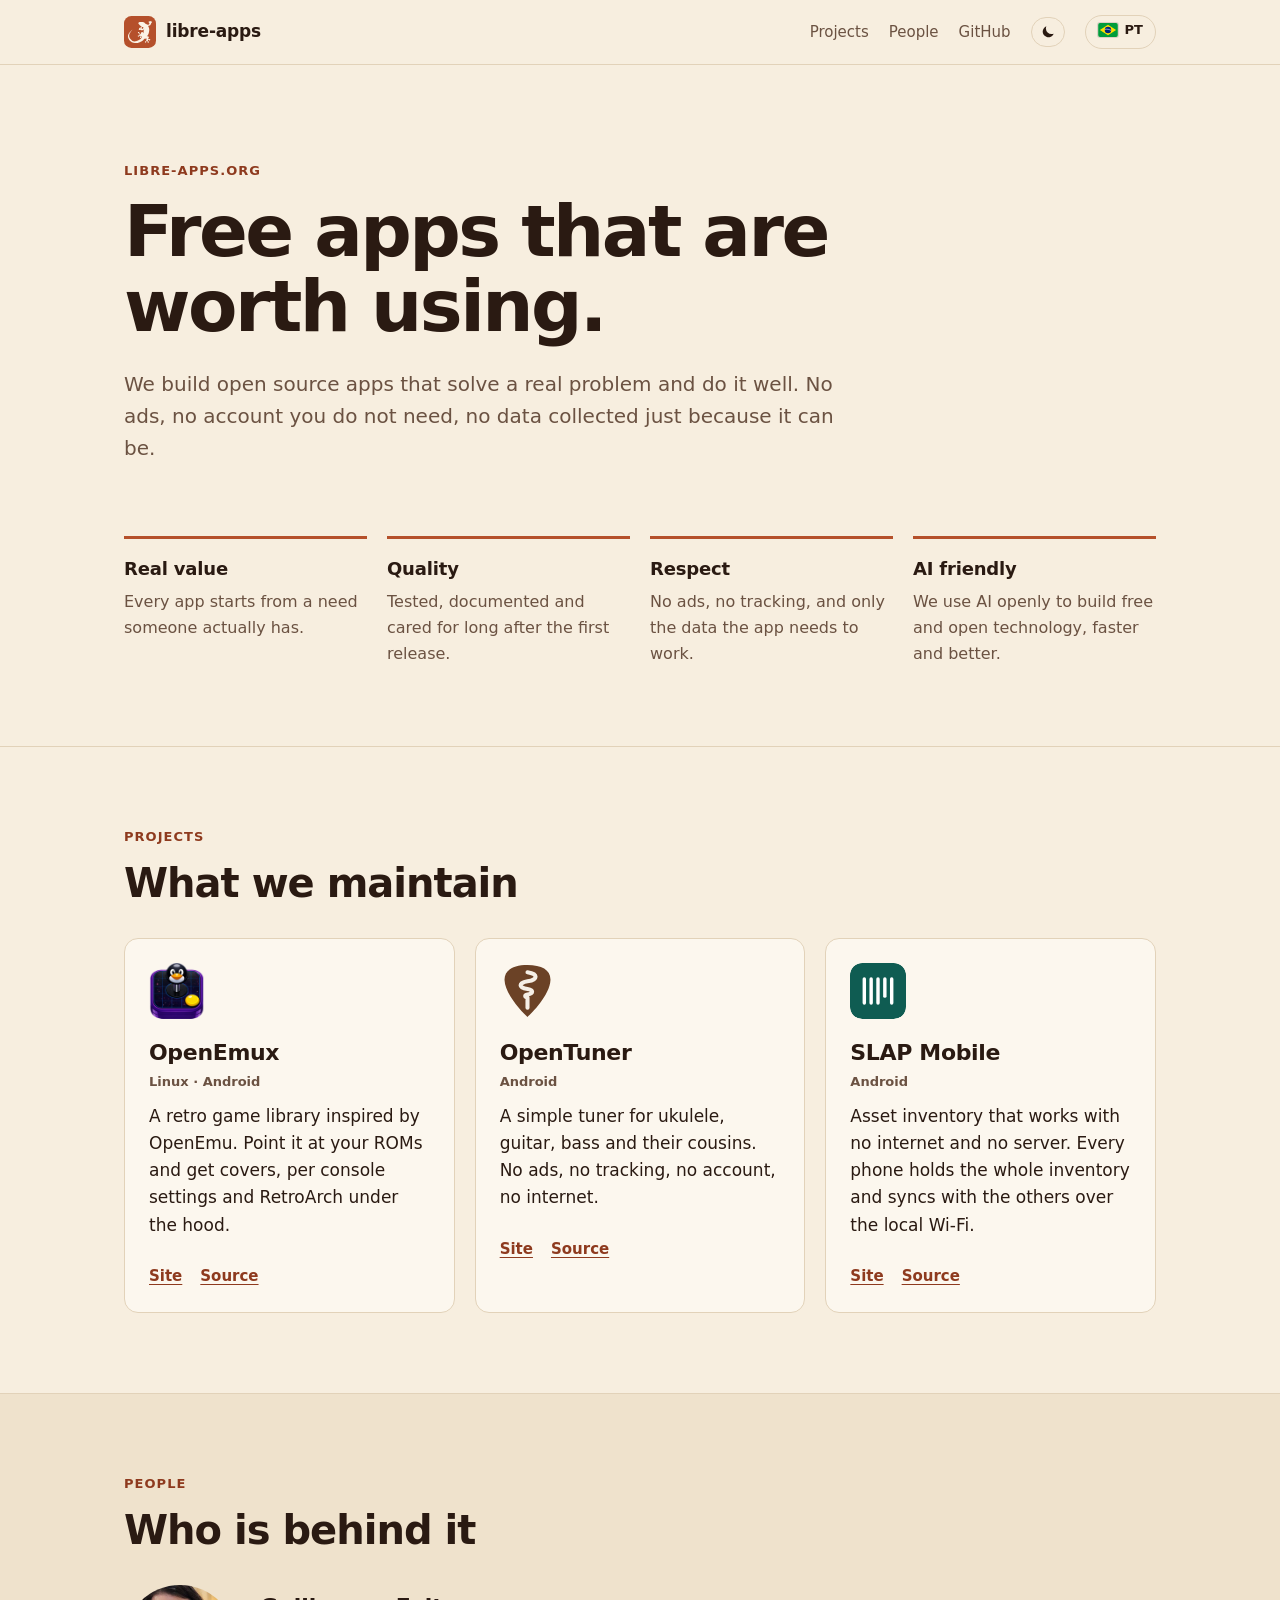
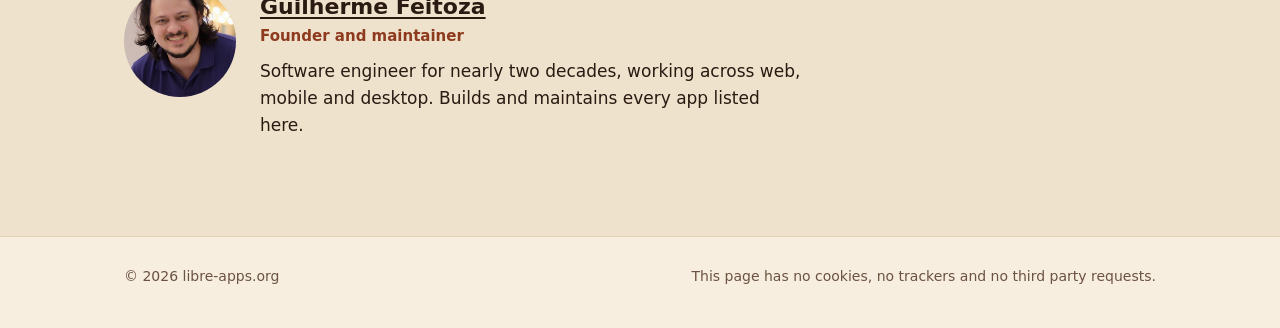
==== commit f0f60b2c: "Open in the light theme with a toggle for dark The page no longer follows the system theme: light is" ====
--- a/index.html
+++ b/index.html
@@ -5,8 +5,7 @@
 <meta name="viewport" content="width=device-width, initial-scale=1">
 <title>libre-apps</title>
 <meta name="description" content="Free and open source apps that deliver real value, built with care, with no ads and no unnecessary data collection.">
-<meta name="theme-color" content="#f7eedf" media="(prefers-color-scheme: light)">
-<meta name="theme-color" content="#1e1612" media="(prefers-color-scheme: dark)">
+<meta name="theme-color" content="#f7eedf">
 <meta property="og:title" content="libre-apps">
 <meta property="og:description" content="Free and open source apps that deliver real value, built with care, with no ads and no unnecessary data collection.">
 <meta property="og:url" content="https://libre-apps.org/">
@@ -15,7 +14,7 @@
 <link rel="icon" href="assets/img/mark.svg" type="image/svg+xml">
 <link rel="icon" href="assets/img/icon-32.png" sizes="32x32" type="image/png">
 <link rel="apple-touch-icon" href="assets/img/apple-touch-icon.png">
-<link rel="stylesheet" href="assets/css/site.css?v=3">
+<link rel="stylesheet" href="assets/css/site.css?v=5">
 <script>
   // Pick the language before the first paint: saved choice, then ?lang=, then the browser.
   (function () {
@@ -26,6 +25,10 @@
     if (lang !== "pt") { lang = "en"; }
     document.documentElement.setAttribute("data-lang", lang);
     document.documentElement.setAttribute("lang", lang === "pt" ? "pt-BR" : "en");
+    // Light is the default; dark only when the visitor picked it.
+    var theme = null;
+    try { theme = localStorage.getItem("theme"); } catch (e) {}
+    if (theme === "dark") { document.documentElement.setAttribute("data-theme", "dark"); }
   })();
 </script>
 </head>
@@ -41,6 +44,10 @@
       <a href="#projects"><span lang="en">Projects</span><span lang="pt">Projetos</span></a>
       <a href="#people"><span lang="en">People</span><span lang="pt">Pessoas</span></a>
       <a href="https://github.com/libre-apps-org" target="_blank" rel="noopener">GitHub</a>
+      <button class="theme" type="button" id="theme-toggle" aria-label="Dark theme" title="Tema escuro / Dark theme">
+        <svg class="moon" viewBox="0 0 24 24" aria-hidden="true"><path d="M20.5 14.5A8.5 8.5 0 0 1 9.5 3.5a8.5 8.5 0 1 0 11 11z" fill="currentColor"/></svg>
+        <svg class="sun" viewBox="0 0 24 24" aria-hidden="true"><circle cx="12" cy="12" r="4.5" fill="currentColor"/><g stroke="currentColor" stroke-width="2" stroke-linecap="round"><path d="M12 1.5v2.5M12 20v2.5M1.5 12H4M20 12h2.5M4.6 4.6l1.8 1.8M17.6 17.6l1.8 1.8M4.6 19.4l1.8-1.8M17.6 6.4l1.8-1.8"/></g></svg>
+      </button>
       <button class="lang" type="button" id="lang-toggle" aria-label="Switch language">
         <span lang="en" title="Ver em português">
           <svg class="flag" viewBox="0 0 28 20" aria-hidden="true"><rect width="28" height="20" fill="#009c3b"/><path d="M14 2.4 25.6 10 14 17.6 2.4 10z" fill="#ffdf00"/><circle cx="14" cy="10" r="4.6" fill="#002776"/><path d="M9.6 9.1c3-.6 6.3-.1 8.8 1.5" stroke="#fff" stroke-width=".8" fill="none"/></svg>PT
@@ -173,6 +180,24 @@
 
 <script>
   document.getElementById("year").textContent = new Date().getFullYear();
+  (function () {
+    var root = document.documentElement;
+    var btn = document.getElementById("theme-toggle");
+    var meta = document.querySelector('meta[name="theme-color"]');
+    function sync() {
+      var dark = root.getAttribute("data-theme") === "dark";
+      btn.setAttribute("aria-label", dark ? "Light theme" : "Dark theme");
+      btn.setAttribute("aria-pressed", dark ? "true" : "false");
+      meta.setAttribute("content", dark ? "#1e1612" : "#f7eedf");
+    }
+    btn.addEventListener("click", function () {
+      var dark = root.getAttribute("data-theme") !== "dark";
+      if (dark) { root.setAttribute("data-theme", "dark"); } else { root.removeAttribute("data-theme"); }
+      try { localStorage.setItem("theme", dark ? "dark" : "light"); } catch (e) {}
+      sync();
+    });
+    sync();
+  })();
   document.getElementById("lang-toggle").addEventListener("click", function () {
     var root = document.documentElement;
     var next = root.getAttribute("data-lang") === "pt" ? "en" : "pt";
--- a/assets/css/site.css
+++ b/assets/css/site.css
@@ -13,18 +13,16 @@
   color-scheme: light;
 }
 
-@media (prefers-color-scheme: dark) {
-  :root {
-    --paper: #1e1612;
-    --paper-2: #251b16;
-    --card: #2a1f19;
-    --ink: #f3e7d8;
-    --ink-2: #bba58f;
-    --line: #3e2e24;
-    --accent: #d9973a;
-    --accent-ink: #e8b062;
-    color-scheme: dark;
-  }
+:root[data-theme="dark"] {
+  --paper: #1e1612;
+  --paper-2: #251b16;
+  --card: #2a1f19;
+  --ink: #f3e7d8;
+  --ink-2: #bba58f;
+  --line: #3e2e24;
+  --accent: #d9973a;
+  --accent-ink: #e8b062;
+  color-scheme: dark;
 }
 
 /* Only the chosen language shows. The html element carries its own lang, so scope to body. */
@@ -55,7 +53,7 @@
   border-bottom: 1px solid var(--line);
 }
 .top__inner { display: flex; align-items: center; justify-content: space-between; height: 64px; gap: 16px; }
-.brand { display: flex; align-items: center; gap: 10px; color: var(--ink); text-decoration: none; font-weight: 700; letter-spacing: -0.01em; }
+.brand { white-space: nowrap; display: flex; align-items: center; gap: 10px; color: var(--ink); text-decoration: none; font-weight: 700; letter-spacing: -0.01em; }
 .top__nav { display: flex; align-items: center; gap: 20px; font-size: 15px; }
 .top__nav a { color: var(--ink-2); text-decoration: none; }
 .top__nav a:hover { color: var(--ink); }
@@ -66,6 +64,16 @@
   padding: 4px 12px; cursor: pointer;
 }
 .lang:hover { border-color: var(--ink-2); }
+.theme {
+  display: inline-grid; place-items: center; width: 34px; height: 30px; padding: 0;
+  color: var(--ink); background: transparent; cursor: pointer;
+  border: 1px solid var(--line); border-radius: 999px;
+}
+.theme:hover { border-color: var(--ink-2); }
+.theme svg { width: 16px; height: 16px; }
+.theme .moon { display: block; } .theme .sun { display: none; }
+:root[data-theme="dark"] .theme .moon { display: none; }
+:root[data-theme="dark"] .theme .sun { display: block; }
 .lang > span { display: inline-flex; align-items: center; gap: 7px; }
 .flag { width: 20px; height: 14px; border-radius: 2px; box-shadow: 0 0 0 1px rgba(0,0,0,.12); }
 
@@ -131,7 +139,8 @@
 
 @media (max-width: 560px) {
   .wrap { padding: 0 16px; }
-  .top__nav { gap: 14px; }
+  .top__nav { gap: 10px; font-size: 14px; }
+  .lang { padding: 4px 9px; }
   .top__nav a[href^="https"] { display: none; }
   .hero { padding: 64px 0 48px; }
   .lead { font-size: 18px; }
@@ -139,3 +148,7 @@
   .section { padding: 56px 0; }
   .person { flex-direction: column; }
 }
+
+@media (max-width: 420px) {
+  .top__nav a { display: none; }
+}
